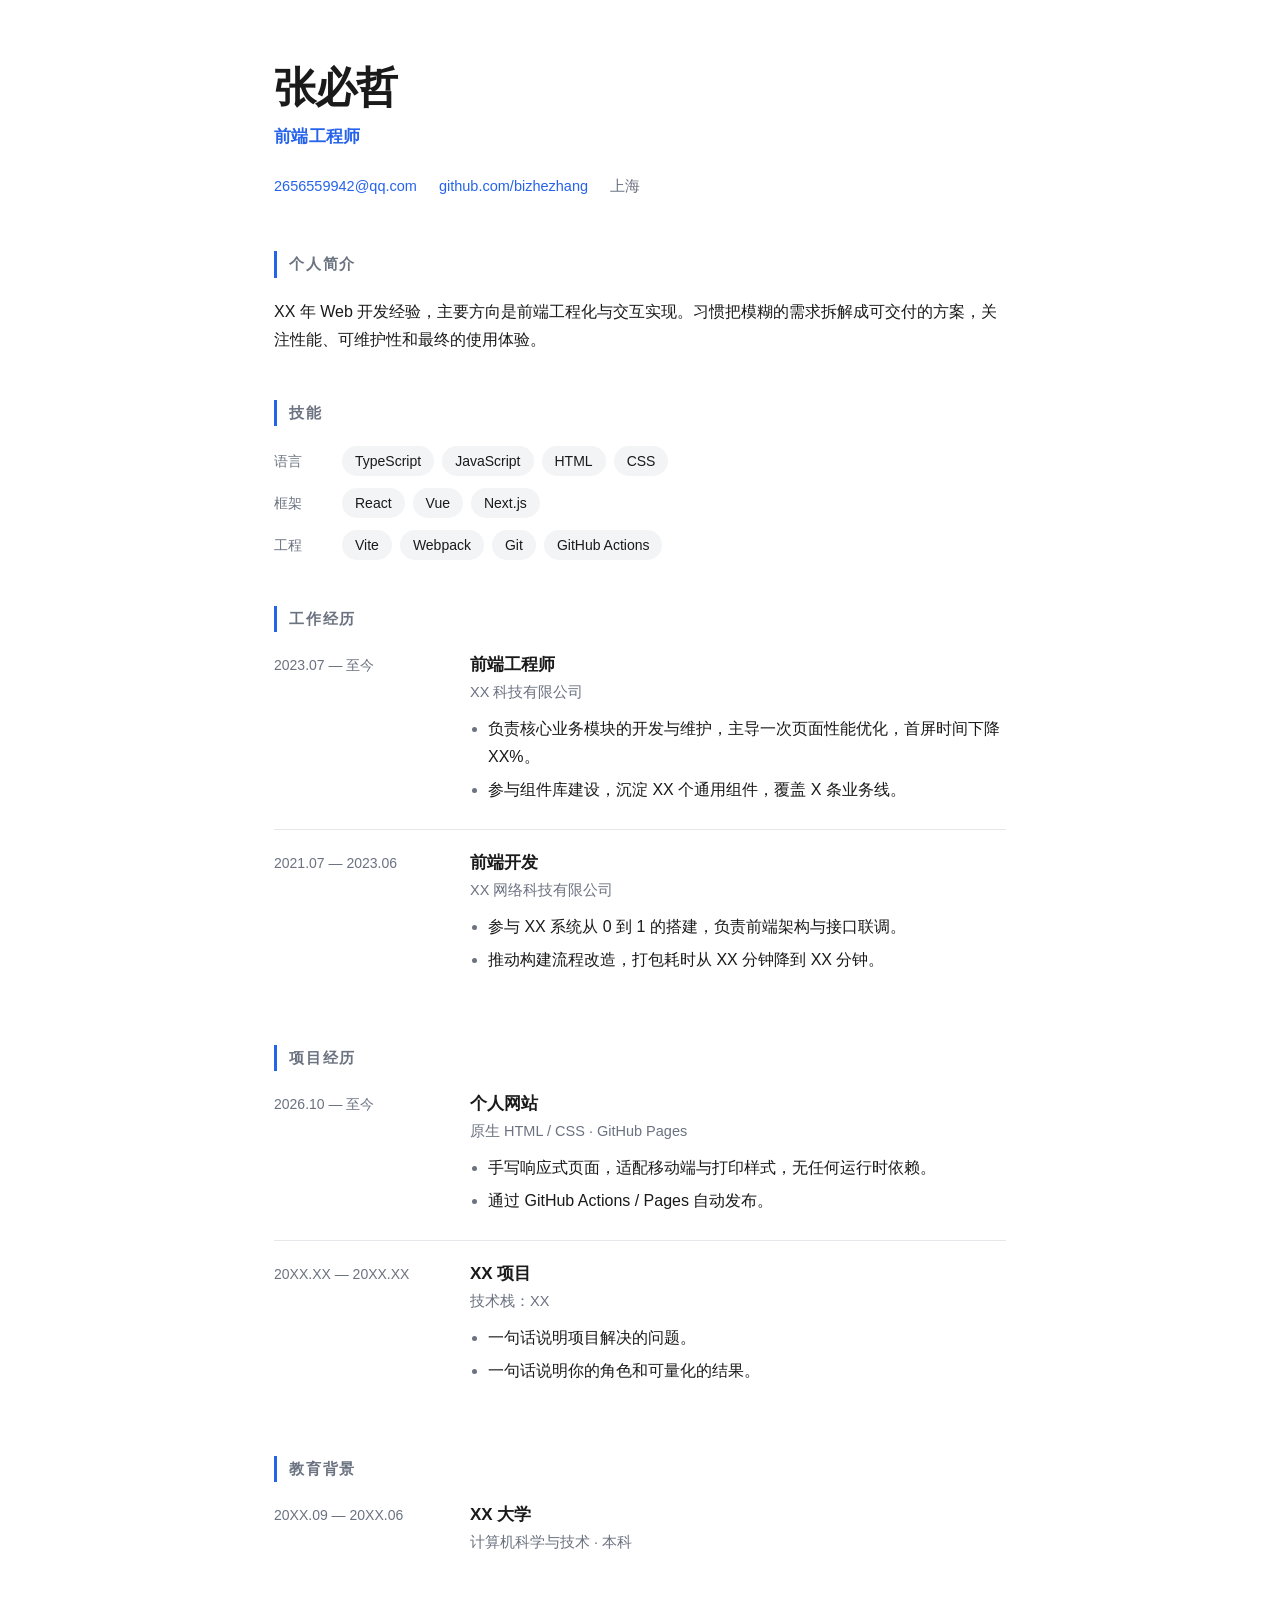
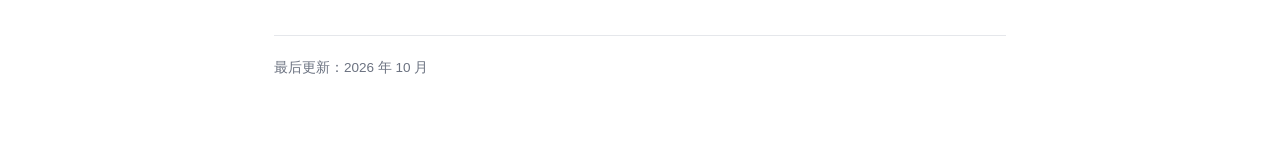
==== index.html @ fc6b1e03 "Add resume page with responsive and print styles" ====
<!DOCTYPE html>
<html lang="zh-CN">
<head>
  <meta charset="utf-8">
  <meta name="viewport" content="width=device-width, initial-scale=1">
  <title>张必哲 · 简历</title>
  <meta name="description" content="张必哲的个人简历：个人简介、技能、工作与项目经历、联系方式。">
  <link rel="icon" href="data:image/svg+xml,%3Csvg xmlns='http://www.w3.org/2000/svg' viewBox='0 0 100 100'%3E%3Crect width='100' height='100' rx='22' fill='%232563eb'/%3E%3Ctext x='50' y='70' font-size='54' text-anchor='middle' fill='white' font-family='sans-serif'%3E张%3C/text%3E%3C/svg%3E">
  <link rel="stylesheet" href="style.css">
</head>
<body>
<main class="page">

  <header class="hero">
    <h1>张必哲</h1>
    <p class="role">前端工程师</p>
    <ul class="contact">
      <li><a href="mailto:2656559942@qq.com">2656559942@qq.com</a></li>
      <li><a href="https://github.com/bizhezhang" target="_blank" rel="noopener noreferrer">github.com/bizhezhang</a></li>
      <li>上海</li>
    </ul>
  </header>

  <section>
    <h2>个人简介</h2>
    <p>XX 年 Web 开发经验，主要方向是前端工程化与交互实现。习惯把模糊的需求拆解成可交付的方案，关注性能、可维护性和最终的使用体验。</p>
  </section>

  <section>
    <h2>技能</h2>
    <div class="skill-group">
      <span class="skill-label">语言</span>
      <ul class="chips">
        <li>TypeScript</li>
        <li>JavaScript</li>
        <li>HTML</li>
        <li>CSS</li>
      </ul>
    </div>
    <div class="skill-group">
      <span class="skill-label">框架</span>
      <ul class="chips">
        <li>React</li>
        <li>Vue</li>
        <li>Next.js</li>
      </ul>
    </div>
    <div class="skill-group">
      <span class="skill-label">工程</span>
      <ul class="chips">
        <li>Vite</li>
        <li>Webpack</li>
        <li>Git</li>
        <li>GitHub Actions</li>
      </ul>
    </div>
  </section>

  <section>
    <h2>工作经历</h2>

    <article class="item">
      <p class="period">2023.07 — 至今</p>
      <div>
        <h3>前端工程师</h3>
        <p class="org">XX 科技有限公司</p>
        <ul>
          <li>负责核心业务模块的开发与维护，主导一次页面性能优化，首屏时间下降 XX%。</li>
          <li>参与组件库建设，沉淀 XX 个通用组件，覆盖 X 条业务线。</li>
        </ul>
      </div>
    </article>

    <article class="item">
      <p class="period">2021.07 — 2023.06</p>
      <div>
        <h3>前端开发</h3>
        <p class="org">XX 网络科技有限公司</p>
        <ul>
          <li>参与 XX 系统从 0 到 1 的搭建，负责前端架构与接口联调。</li>
          <li>推动构建流程改造，打包耗时从 XX 分钟降到 XX 分钟。</li>
        </ul>
      </div>
    </article>
  </section>

  <section>
    <h2>项目经历</h2>

    <article class="item">
      <p class="period">2026.10 — 至今</p>
      <div>
        <h3>个人网站</h3>
        <p class="org">原生 HTML / CSS · GitHub Pages</p>
        <ul>
          <li>手写响应式页面，适配移动端与打印样式，无任何运行时依赖。</li>
          <li>通过 GitHub Actions / Pages 自动发布。</li>
        </ul>
      </div>
    </article>

    <article class="item">
      <p class="period">20XX.XX — 20XX.XX</p>
      <div>
        <h3>XX 项目</h3>
        <p class="org">技术栈：XX</p>
        <ul>
          <li>一句话说明项目解决的问题。</li>
          <li>一句话说明你的角色和可量化的结果。</li>
        </ul>
      </div>
    </article>
  </section>

  <section>
    <h2>教育背景</h2>
    <article class="item">
      <p class="period">20XX.09 — 20XX.06</p>
      <div>
        <h3>XX 大学</h3>
        <p class="org">计算机科学与技术 · 本科</p>
      </div>
    </article>
  </section>

  <footer>
    最后更新：2026 年 10 月
  </footer>

</main>
</body>
</html>
---- style.css ----
:root {
  --bg: #ffffff;
  --fg: #1a1a1a;
  --muted: #6b7280;
  --line: #e5e7eb;
  --accent: #2563eb;
  --chip-bg: #f3f4f6;
  --max: 780px;
}

@media (prefers-color-scheme: dark) {
  :root {
    --bg: #0f1115;
    --fg: #e8e8e8;
    --muted: #9aa3af;
    --line: #262a33;
    --accent: #7aa2ff;
    --chip-bg: #1b1f27;
  }
}

* {
  box-sizing: border-box;
}

html {
  -webkit-text-size-adjust: 100%;
}

body {
  margin: 0;
  background: var(--bg);
  color: var(--fg);
  font-family: -apple-system, BlinkMacSystemFont, "Segoe UI", "PingFang SC",
    "Hiragino Sans GB", "Microsoft YaHei", sans-serif;
  font-size: 16px;
  line-height: 1.75;
  -webkit-font-smoothing: antialiased;
  text-rendering: optimizeLegibility;
}

.page {
  max-width: var(--max);
  margin: 0 auto;
  padding: 64px 24px 80px;
}

a {
  color: var(--accent);
  text-decoration: none;
  border-bottom: 1px solid transparent;
  transition: border-color 0.15s ease;
}

a:hover {
  border-bottom-color: currentColor;
}

a:focus-visible {
  outline: 2px solid var(--accent);
  outline-offset: 3px;
  border-radius: 2px;
}

/* 头部 */
.hero {
  margin-bottom: 52px;
}

.hero h1 {
  margin: 0;
  font-size: 42px;
  line-height: 1.15;
  letter-spacing: -0.02em;
  font-weight: 700;
}

.role {
  margin: 10px 0 0;
  color: var(--accent);
  font-size: 17px;
  font-weight: 600;
  letter-spacing: 0.02em;
}

.contact {
  list-style: none;
  display: flex;
  flex-wrap: wrap;
  gap: 6px 22px;
  padding: 0;
  margin: 22px 0 0;
  color: var(--muted);
  font-size: 14.5px;
}

/* 区块 */
section {
  margin-top: 46px;
}

section h2 {
  margin: 0 0 20px;
  padding-left: 12px;
  border-left: 3px solid var(--accent);
  font-size: 15px;
  font-weight: 600;
  letter-spacing: 0.12em;
  color: var(--muted);
}

section > p {
  margin: 0;
}

/* 技能 */
.skill-group {
  display: grid;
  grid-template-columns: 56px 1fr;
  align-items: start;
  gap: 12px;
  margin-bottom: 12px;
}

.skill-group:last-child {
  margin-bottom: 0;
}

.skill-label {
  color: var(--muted);
  font-size: 14px;
  line-height: 30px;
}

.chips {
  list-style: none;
  display: flex;
  flex-wrap: wrap;
  gap: 8px;
  padding: 0;
  margin: 0;
}

.chips li {
  background: var(--chip-bg);
  border-radius: 999px;
  padding: 3px 13px;
  font-size: 14px;
  line-height: 24px;
  color: var(--fg);
}

/* 条目 */
.item {
  display: grid;
  grid-template-columns: 168px 1fr;
  gap: 4px 28px;
  padding: 20px 0;
  border-top: 1px solid var(--line);
}

.item:first-of-type {
  border-top: none;
  padding-top: 0;
}

.period {
  margin: 0;
  color: var(--muted);
  font-size: 14px;
  font-variant-numeric: tabular-nums;
  line-height: 1.9;
}

.item h3 {
  margin: 0;
  font-size: 17px;
  font-weight: 600;
  line-height: 1.5;
}

.item .org {
  margin: 2px 0 0;
  color: var(--muted);
  font-size: 14.5px;
}

.item ul {
  margin: 10px 0 0;
  padding-left: 18px;
}

.item li {
  margin: 5px 0;
}

.item li::marker {
  color: var(--muted);
}

/* 页脚 */
footer {
  margin-top: 60px;
  padding-top: 20px;
  border-top: 1px solid var(--line);
  color: var(--muted);
  font-size: 13.5px;
}

/* 移动端 */
@media (max-width: 640px) {
  .page {
    padding: 40px 18px 60px;
  }

  .hero h1 {
    font-size: 32px;
  }

  .item {
    grid-template-columns: 1fr;
    gap: 2px;
  }

  .period {
    font-size: 13px;
    line-height: 1.6;
  }

  section {
    margin-top: 38px;
  }
}

/* 打印 / 导出 PDF */
@media print {
  :root {
    --bg: #ffffff;
    --fg: #000000;
    --muted: #444444;
    --line: #cccccc;
    --accent: #000000;
    --chip-bg: #f2f2f2;
  }

  .page {
    max-width: none;
    padding: 0;
  }

  body {
    font-size: 11.5pt;
    line-height: 1.6;
  }

  .hero {
    margin-bottom: 28px;
  }

  .hero h1 {
    font-size: 26pt;
  }

  section {
    margin-top: 22px;
  }

  .item {
    break-inside: avoid;
    page-break-inside: avoid;
  }

  a {
    color: #000;
  }
}
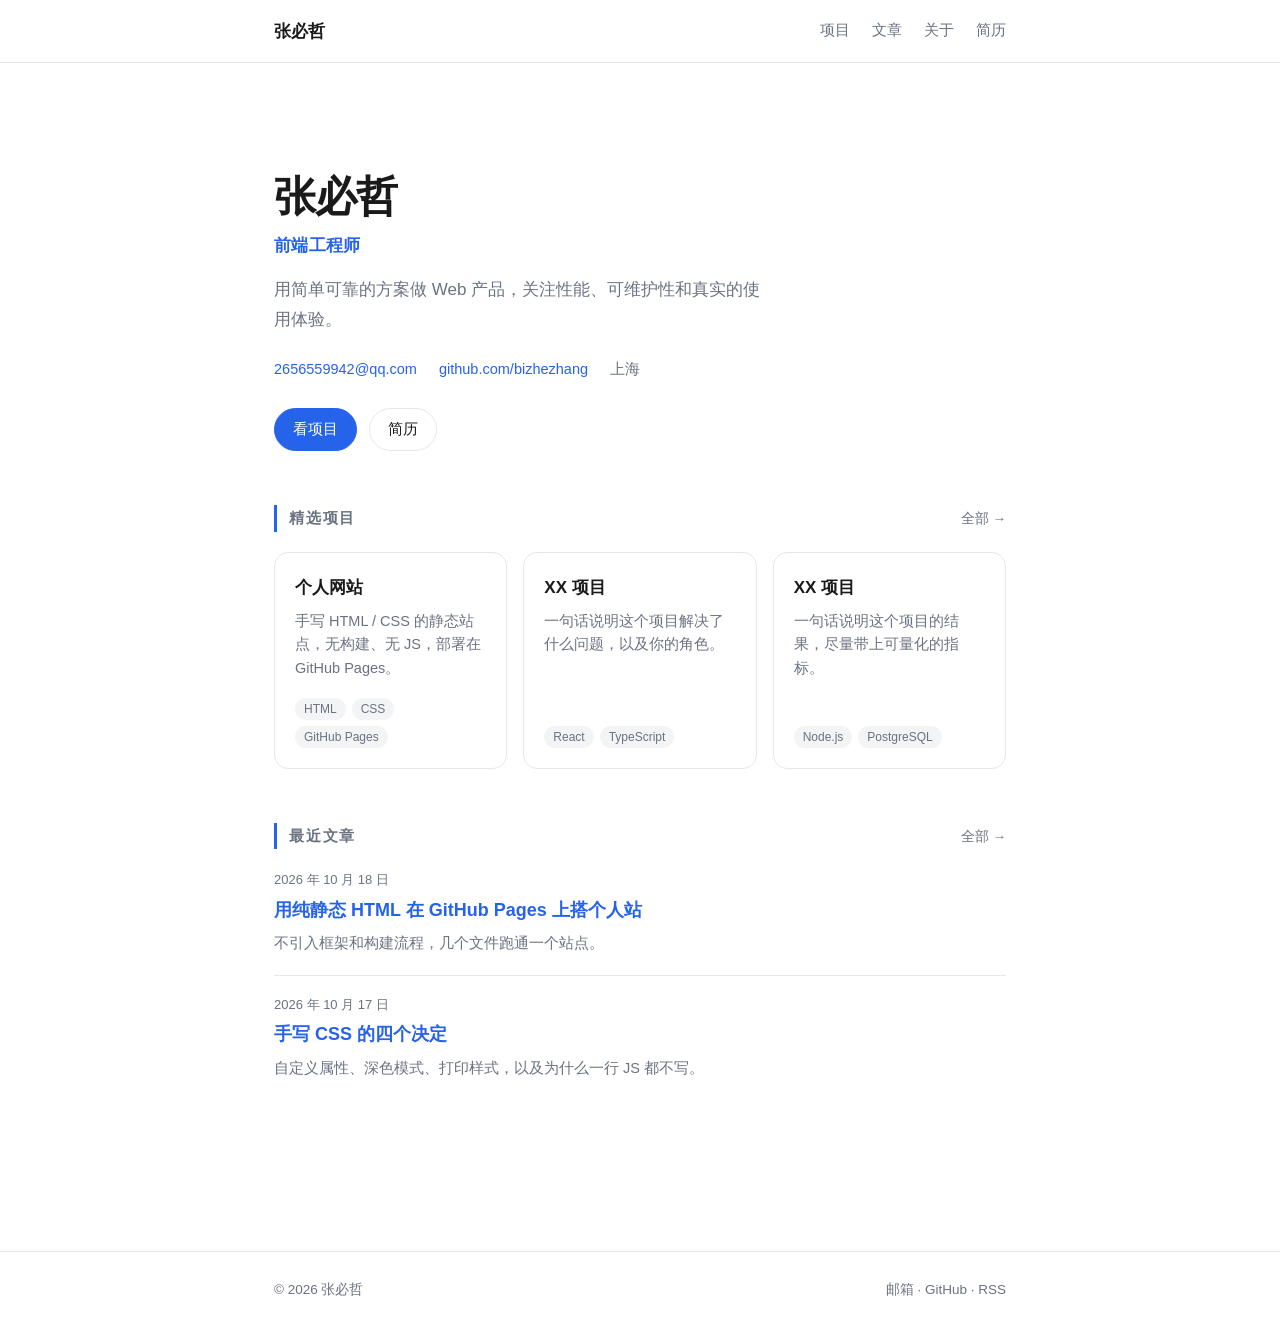
==== commit 6f36c18f: "Restructure into multi-page skeleton: projects, blog, about, 404, RSS, sitemap" ====
--- a/index.html
+++ b/index.html
@@ -3,130 +3,116 @@
 <head>
   <meta charset="utf-8">
   <meta name="viewport" content="width=device-width, initial-scale=1">
-  <title>张必哲 · 简历</title>
-  <meta name="description" content="张必哲的个人简历：个人简介、技能、工作与项目经历、联系方式。">
+  <title>张必哲 · 前端工程师</title>
+  <meta name="description" content="张必哲的个人网站：项目、文章与简历。">
+  <link rel="canonical" href="https://bizhezhang.github.io/">
+  <meta property="og:type" content="website">
+  <meta property="og:site_name" content="张必哲">
+  <meta property="og:title" content="张必哲 · 前端工程师">
+  <meta property="og:description" content="张必哲的个人网站：项目、文章与简历。">
+  <meta property="og:url" content="https://bizhezhang.github.io/">
+  <meta name="twitter:card" content="summary">
   <link rel="icon" href="data:image/svg+xml,%3Csvg xmlns='http://www.w3.org/2000/svg' viewBox='0 0 100 100'%3E%3Crect width='100' height='100' rx='22' fill='%232563eb'/%3E%3Ctext x='50' y='70' font-size='54' text-anchor='middle' fill='white' font-family='sans-serif'%3E张%3C/text%3E%3C/svg%3E">
-  <link rel="stylesheet" href="style.css">
+  <link rel="alternate" type="application/rss+xml" title="张必哲" href="/feed.xml">
+  <link rel="stylesheet" href="/style.css">
+  <script type="application/ld+json">
+  {
+    "@context": "https://schema.org",
+    "@type": "Person",
+    "name": "张必哲",
+    "url": "https://bizhezhang.github.io/",
+    "jobTitle": "前端工程师",
+    "email": "mailto:2656559942@qq.com",
+    "sameAs": ["https://github.com/bizhezhang"]
+  }
+  </script>
 </head>
 <body>
+
+<header class="site-header">
+  <div class="wrap">
+    <a class="brand" href="/">张必哲</a>
+    <nav class="site-nav" aria-label="主导航">
+      <a href="/projects/">项目</a>
+      <a href="/blog/">文章</a>
+      <a href="/about/">关于</a>
+      <a href="/resume/">简历</a>
+    </nav>
+  </div>
+</header>
+
 <main class="page">
 
-  <header class="hero">
+  <section class="hero">
     <h1>张必哲</h1>
     <p class="role">前端工程师</p>
+    <p class="lede">用简单可靠的方案做 Web 产品，关注性能、可维护性和真实的使用体验。</p>
     <ul class="contact">
       <li><a href="mailto:2656559942@qq.com">2656559942@qq.com</a></li>
       <li><a href="https://github.com/bizhezhang" target="_blank" rel="noopener noreferrer">github.com/bizhezhang</a></li>
       <li>上海</li>
     </ul>
-  </header>
-
-  <section>
-    <h2>个人简介</h2>
-    <p>XX 年 Web 开发经验，主要方向是前端工程化与交互实现。习惯把模糊的需求拆解成可交付的方案，关注性能、可维护性和最终的使用体验。</p>
-  </section>
-
-  <section>
-    <h2>技能</h2>
-    <div class="skill-group">
-      <span class="skill-label">语言</span>
-      <ul class="chips">
-        <li>TypeScript</li>
-        <li>JavaScript</li>
-        <li>HTML</li>
-        <li>CSS</li>
-      </ul>
-    </div>
-    <div class="skill-group">
-      <span class="skill-label">框架</span>
-      <ul class="chips">
-        <li>React</li>
-        <li>Vue</li>
-        <li>Next.js</li>
-      </ul>
-    </div>
-    <div class="skill-group">
-      <span class="skill-label">工程</span>
-      <ul class="chips">
-        <li>Vite</li>
-        <li>Webpack</li>
-        <li>Git</li>
-        <li>GitHub Actions</li>
-      </ul>
+    <div class="actions">
+      <a class="btn btn-primary" href="/projects/">看项目</a>
+      <a class="btn" href="/resume/">简历</a>
     </div>
   </section>
 
-  <section>
-    <h2>工作经历</h2>
-
-    <article class="item">
-      <p class="period">2023.07 — 至今</p>
-      <div>
-        <h3>前端工程师</h3>
-        <p class="org">XX 科技有限公司</p>
-        <ul>
-          <li>负责核心业务模块的开发与维护，主导一次页面性能优化，首屏时间下降 XX%。</li>
-          <li>参与组件库建设，沉淀 XX 个通用组件，覆盖 X 条业务线。</li>
-        </ul>
-      </div>
-    </article>
-
-    <article class="item">
-      <p class="period">2021.07 — 2023.06</p>
-      <div>
-        <h3>前端开发</h3>
-        <p class="org">XX 网络科技有限公司</p>
-        <ul>
-          <li>参与 XX 系统从 0 到 1 的搭建，负责前端架构与接口联调。</li>
-          <li>推动构建流程改造，打包耗时从 XX 分钟降到 XX 分钟。</li>
-        </ul>
-      </div>
-    </article>
+  <section class="block">
+    <div class="block-head">
+      <h2>精选项目</h2>
+      <a href="/projects/">全部 →</a>
+    </div>
+    <div class="cards">
+      <a class="card" href="/projects/personal-site.html">
+        <h3>个人网站</h3>
+        <p>手写 HTML / CSS 的静态站点，无构建、无 JS，部署在 GitHub Pages。</p>
+        <div class="tags"><span class="tag">HTML</span><span class="tag">CSS</span><span class="tag">GitHub Pages</span></div>
+      </a>
+      <a class="card" href="/projects/">
+        <h3>XX 项目</h3>
+        <p>一句话说明这个项目解决了什么问题，以及你的角色。</p>
+        <div class="tags"><span class="tag">React</span><span class="tag">TypeScript</span></div>
+      </a>
+      <a class="card" href="/projects/">
+        <h3>XX 项目</h3>
+        <p>一句话说明这个项目的结果，尽量带上可量化的指标。</p>
+        <div class="tags"><span class="tag">Node.js</span><span class="tag">PostgreSQL</span></div>
+      </a>
+    </div>
   </section>
 
-  <section>
-    <h2>项目经历</h2>
-
-    <article class="item">
-      <p class="period">2026.10 — 至今</p>
-      <div>
-        <h3>个人网站</h3>
-        <p class="org">原生 HTML / CSS · GitHub Pages</p>
-        <ul>
-          <li>手写响应式页面，适配移动端与打印样式，无任何运行时依赖。</li>
-          <li>通过 GitHub Actions / Pages 自动发布。</li>
-        </ul>
-      </div>
-    </article>
-
-    <article class="item">
-      <p class="period">20XX.XX — 20XX.XX</p>
-      <div>
-        <h3>XX 项目</h3>
-        <p class="org">技术栈：XX</p>
-        <ul>
-          <li>一句话说明项目解决的问题。</li>
-          <li>一句话说明你的角色和可量化的结果。</li>
-        </ul>
-      </div>
-    </article>
+  <section class="block">
+    <div class="block-head">
+      <h2>最近文章</h2>
+      <a href="/blog/">全部 →</a>
+    </div>
+    <ul class="post-list">
+      <li>
+        <time datetime="2026-10-18">2026 年 10 月 18 日</time>
+        <h3><a href="/blog/static-site-on-github-pages.html">用纯静态 HTML 在 GitHub Pages 上搭个人站</a></h3>
+        <p>不引入框架和构建流程，几个文件跑通一个站点。</p>
+      </li>
+      <li>
+        <time datetime="2026-10-17">2026 年 10 月 17 日</time>
+        <h3><a href="/blog/css-without-framework.html">手写 CSS 的四个决定</a></h3>
+        <p>自定义属性、深色模式、打印样式，以及为什么一行 JS 都不写。</p>
+      </li>
+    </ul>
   </section>
 
-  <section>
-    <h2>教育背景</h2>
-    <article class="item">
-      <p class="period">20XX.09 — 20XX.06</p>
-      <div>
-        <h3>XX 大学</h3>
-        <p class="org">计算机科学与技术 · 本科</p>
-      </div>
-    </article>
-  </section>
+</main>
 
-  <footer>
-    最后更新：2026 年 10 月
-  </footer>
+<footer class="site-footer">
+  <div class="wrap">
+    <span>© 2026 张必哲</span>
+    <span>
+      <a href="mailto:2656559942@qq.com">邮箱</a> ·
+      <a href="https://github.com/bizhezhang">GitHub</a> ·
+      <a href="/feed.xml">RSS</a>
+    </span>
+  </div>
+</footer>
 
-</main>
 </body>
 </html>
--- a/style.css
+++ b/style.css
@@ -273,4 +273,353 @@
   a {
     color: #000;
   }
-}
+
+  .site-header,
+  .site-footer {
+    display: none;
+  }
+}
+
+/* ===== 站点导航与页脚 ===== */
+.wrap {
+  max-width: var(--max);
+  margin: 0 auto;
+  padding-left: 24px;
+  padding-right: 24px;
+}
+
+.site-header {
+  position: sticky;
+  top: 0;
+  z-index: 20;
+  background: var(--bg);
+  border-bottom: 1px solid var(--line);
+}
+
+.site-header .wrap {
+  display: flex;
+  align-items: center;
+  justify-content: space-between;
+  gap: 24px;
+  height: 62px;
+}
+
+.brand {
+  font-weight: 700;
+  font-size: 16.5px;
+  color: var(--fg);
+  border-bottom: 0;
+  letter-spacing: 0.01em;
+}
+
+.site-nav {
+  display: flex;
+  gap: 22px;
+  font-size: 14.5px;
+}
+
+.site-nav a {
+  color: var(--muted);
+  border-bottom: 0;
+}
+
+.site-nav a:hover,
+.site-nav a[aria-current="page"] {
+  color: var(--fg);
+}
+
+.site-footer {
+  margin-top: 72px;
+  padding: 26px 0;
+  border-top: 1px solid var(--line);
+  color: var(--muted);
+  font-size: 13.5px;
+}
+
+.site-footer .wrap {
+  display: flex;
+  flex-wrap: wrap;
+  gap: 8px 20px;
+  justify-content: space-between;
+}
+
+.site-footer a {
+  color: var(--muted);
+  border-bottom: 0;
+}
+
+.site-footer a:hover {
+  color: var(--accent);
+}
+
+/* ===== 首页 ===== */
+.lede {
+  margin: 14px 0 0;
+  font-size: 17px;
+  color: var(--muted);
+  max-width: 52ch;
+}
+
+.actions {
+  display: flex;
+  flex-wrap: wrap;
+  gap: 12px;
+  margin-top: 26px;
+}
+
+.btn {
+  display: inline-block;
+  padding: 8px 18px;
+  border: 1px solid var(--line);
+  border-radius: 999px;
+  font-size: 14.5px;
+  color: var(--fg);
+  border-bottom-width: 1px;
+}
+
+.btn:hover {
+  border-color: var(--accent);
+  color: var(--accent);
+}
+
+.btn-primary {
+  background: var(--accent);
+  border-color: var(--accent);
+  color: #fff;
+}
+
+.btn-primary:hover {
+  color: #fff;
+  opacity: 0.92;
+}
+
+.block {
+  margin-top: 54px;
+}
+
+.block-head {
+  display: flex;
+  align-items: baseline;
+  justify-content: space-between;
+  gap: 16px;
+  margin-bottom: 20px;
+}
+
+.block-head h2 {
+  margin: 0;
+  padding-left: 12px;
+  border-left: 3px solid var(--accent);
+  font-size: 15px;
+  font-weight: 600;
+  letter-spacing: 0.12em;
+  color: var(--muted);
+}
+
+.block-head a {
+  font-size: 13.5px;
+  color: var(--muted);
+  border-bottom: 0;
+}
+
+.block-head a:hover {
+  color: var(--accent);
+}
+
+/* ===== 卡片 ===== */
+.cards {
+  display: grid;
+  grid-template-columns: repeat(auto-fill, minmax(210px, 1fr));
+  gap: 16px;
+}
+
+.card {
+  display: flex;
+  flex-direction: column;
+  gap: 8px;
+  padding: 20px;
+  border: 1px solid var(--line);
+  border-radius: 14px;
+  color: inherit;
+  transition: border-color 0.15s ease, transform 0.15s ease;
+}
+
+.card:hover {
+  border-color: var(--accent);
+  transform: translateY(-2px);
+}
+
+.card h3 {
+  margin: 0;
+  font-size: 17px;
+  font-weight: 600;
+}
+
+.card p {
+  margin: 0;
+  color: var(--muted);
+  font-size: 14.5px;
+  line-height: 1.6;
+}
+
+.card .tags {
+  display: flex;
+  flex-wrap: wrap;
+  gap: 6px;
+  margin-top: auto;
+  padding-top: 10px;
+}
+
+.tag {
+  font-size: 12px;
+  line-height: 20px;
+  padding: 1px 9px;
+  border-radius: 999px;
+  background: var(--chip-bg);
+  color: var(--muted);
+}
+
+/* ===== 文章列表 ===== */
+.post-list {
+  list-style: none;
+  margin: 0;
+  padding: 0;
+}
+
+.post-list li {
+  padding: 18px 0;
+  border-top: 1px solid var(--line);
+}
+
+.post-list li:first-child {
+  border-top: 0;
+  padding-top: 0;
+}
+
+.post-list time {
+  display: block;
+  color: var(--muted);
+  font-size: 13px;
+  font-variant-numeric: tabular-nums;
+}
+
+.post-list h3 {
+  margin: 3px 0 5px;
+  font-size: 18px;
+  font-weight: 600;
+}
+
+.post-list h3 a {
+  border-bottom: 0;
+}
+
+.post-list p {
+  margin: 0;
+  color: var(--muted);
+  font-size: 14.5px;
+}
+
+/* ===== 正文 ===== */
+.article h1 {
+  font-size: 34px;
+  line-height: 1.25;
+  margin: 0 0 10px;
+  letter-spacing: -0.015em;
+}
+
+.article .meta {
+  color: var(--muted);
+  font-size: 14px;
+  margin: 0 0 34px;
+}
+
+.article h2 {
+  margin: 38px 0 12px;
+  padding: 0;
+  border: 0;
+  font-size: 21px;
+  font-weight: 600;
+  letter-spacing: 0;
+  color: var(--fg);
+}
+
+.article h3 {
+  margin: 26px 0 10px;
+  font-size: 17px;
+}
+
+.article p {
+  margin: 0 0 16px;
+}
+
+.article ul,
+.article ol {
+  margin: 0 0 16px;
+  padding-left: 22px;
+}
+
+.article li {
+  margin: 5px 0;
+}
+
+.article code {
+  font-family: ui-monospace, SFMono-Regular, Menlo, Consolas, monospace;
+  font-size: 0.9em;
+  background: var(--chip-bg);
+  padding: 2px 6px;
+  border-radius: 5px;
+}
+
+.article pre {
+  margin: 0 0 18px;
+  padding: 16px 18px;
+  background: var(--chip-bg);
+  border-radius: 12px;
+  overflow-x: auto;
+  line-height: 1.55;
+}
+
+.article pre code {
+  background: none;
+  padding: 0;
+  font-size: 13.5px;
+}
+
+.article blockquote {
+  margin: 0 0 18px;
+  padding: 2px 0 2px 16px;
+  border-left: 3px solid var(--line);
+  color: var(--muted);
+}
+
+.article hr {
+  margin: 32px 0;
+  border: 0;
+  border-top: 1px solid var(--line);
+}
+
+/* ===== 其他 ===== */
+.note {
+  margin: 0;
+  color: var(--muted);
+  font-size: 14px;
+  line-height: 1.7;
+}
+
+@media (max-width: 640px) {
+  .site-header .wrap {
+    height: 56px;
+  }
+
+  .site-nav {
+    gap: 16px;
+    font-size: 14px;
+  }
+
+  .article h1 {
+    font-size: 27px;
+  }
+
+  .block {
+    margin-top: 42px;
+  }
+}
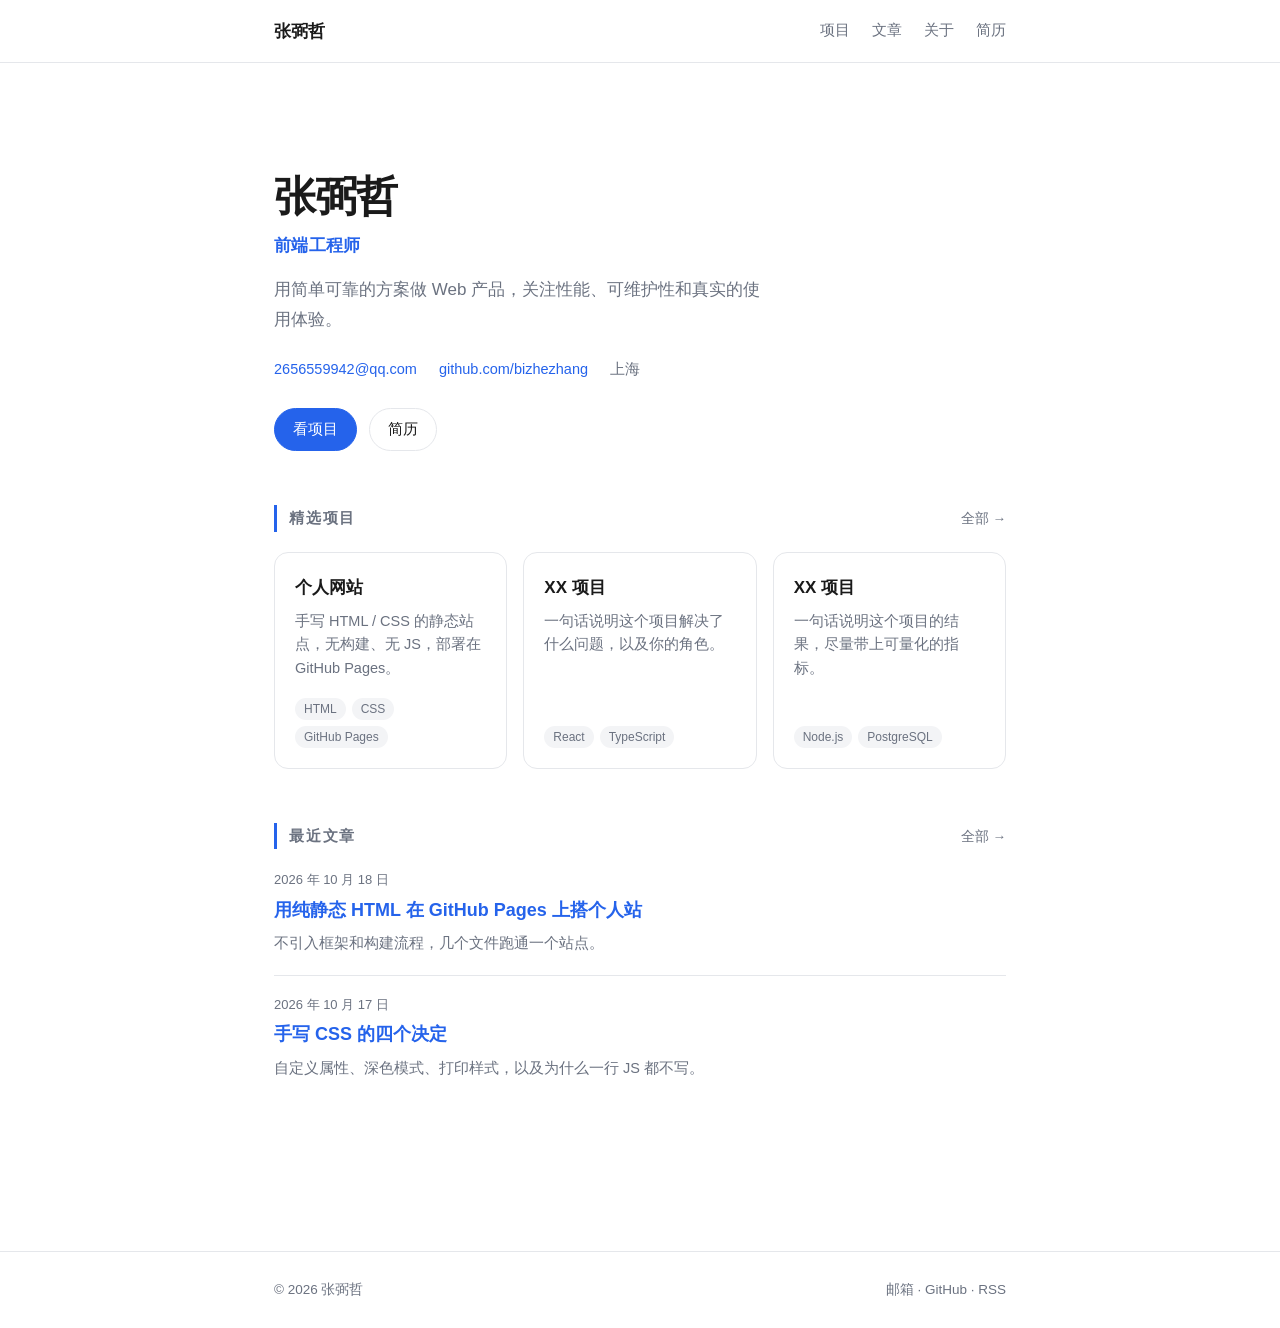
==== commit c1d56627: "Correct name to 张弼哲 across all pages" ====
--- a/index.html
+++ b/index.html
@@ -3,23 +3,23 @@
 <head>
   <meta charset="utf-8">
   <meta name="viewport" content="width=device-width, initial-scale=1">
-  <title>张必哲 · 前端工程师</title>
-  <meta name="description" content="张必哲的个人网站：项目、文章与简历。">
+  <title>张弼哲 · 前端工程师</title>
+  <meta name="description" content="张弼哲的个人网站：项目、文章与简历。">
   <link rel="canonical" href="https://bizhezhang.github.io/">
   <meta property="og:type" content="website">
-  <meta property="og:site_name" content="张必哲">
-  <meta property="og:title" content="张必哲 · 前端工程师">
-  <meta property="og:description" content="张必哲的个人网站：项目、文章与简历。">
+  <meta property="og:site_name" content="张弼哲">
+  <meta property="og:title" content="张弼哲 · 前端工程师">
+  <meta property="og:description" content="张弼哲的个人网站：项目、文章与简历。">
   <meta property="og:url" content="https://bizhezhang.github.io/">
   <meta name="twitter:card" content="summary">
   <link rel="icon" href="data:image/svg+xml,%3Csvg xmlns='http://www.w3.org/2000/svg' viewBox='0 0 100 100'%3E%3Crect width='100' height='100' rx='22' fill='%232563eb'/%3E%3Ctext x='50' y='70' font-size='54' text-anchor='middle' fill='white' font-family='sans-serif'%3E张%3C/text%3E%3C/svg%3E">
-  <link rel="alternate" type="application/rss+xml" title="张必哲" href="/feed.xml">
+  <link rel="alternate" type="application/rss+xml" title="张弼哲" href="/feed.xml">
   <link rel="stylesheet" href="/style.css">
   <script type="application/ld+json">
   {
     "@context": "https://schema.org",
     "@type": "Person",
-    "name": "张必哲",
+    "name": "张弼哲",
     "url": "https://bizhezhang.github.io/",
     "jobTitle": "前端工程师",
     "email": "mailto:2656559942@qq.com",
@@ -31,7 +31,7 @@
 
 <header class="site-header">
   <div class="wrap">
-    <a class="brand" href="/">张必哲</a>
+    <a class="brand" href="/">张弼哲</a>
     <nav class="site-nav" aria-label="主导航">
       <a href="/projects/">项目</a>
       <a href="/blog/">文章</a>
@@ -44,7 +44,7 @@
 <main class="page">
 
   <section class="hero">
-    <h1>张必哲</h1>
+    <h1>张弼哲</h1>
     <p class="role">前端工程师</p>
     <p class="lede">用简单可靠的方案做 Web 产品，关注性能、可维护性和真实的使用体验。</p>
     <ul class="contact">
@@ -105,7 +105,7 @@
 
 <footer class="site-footer">
   <div class="wrap">
-    <span>© 2026 张必哲</span>
+    <span>© 2026 张弼哲</span>
     <span>
       <a href="mailto:2656559942@qq.com">邮箱</a> ·
       <a href="https://github.com/bizhezhang">GitHub</a> ·
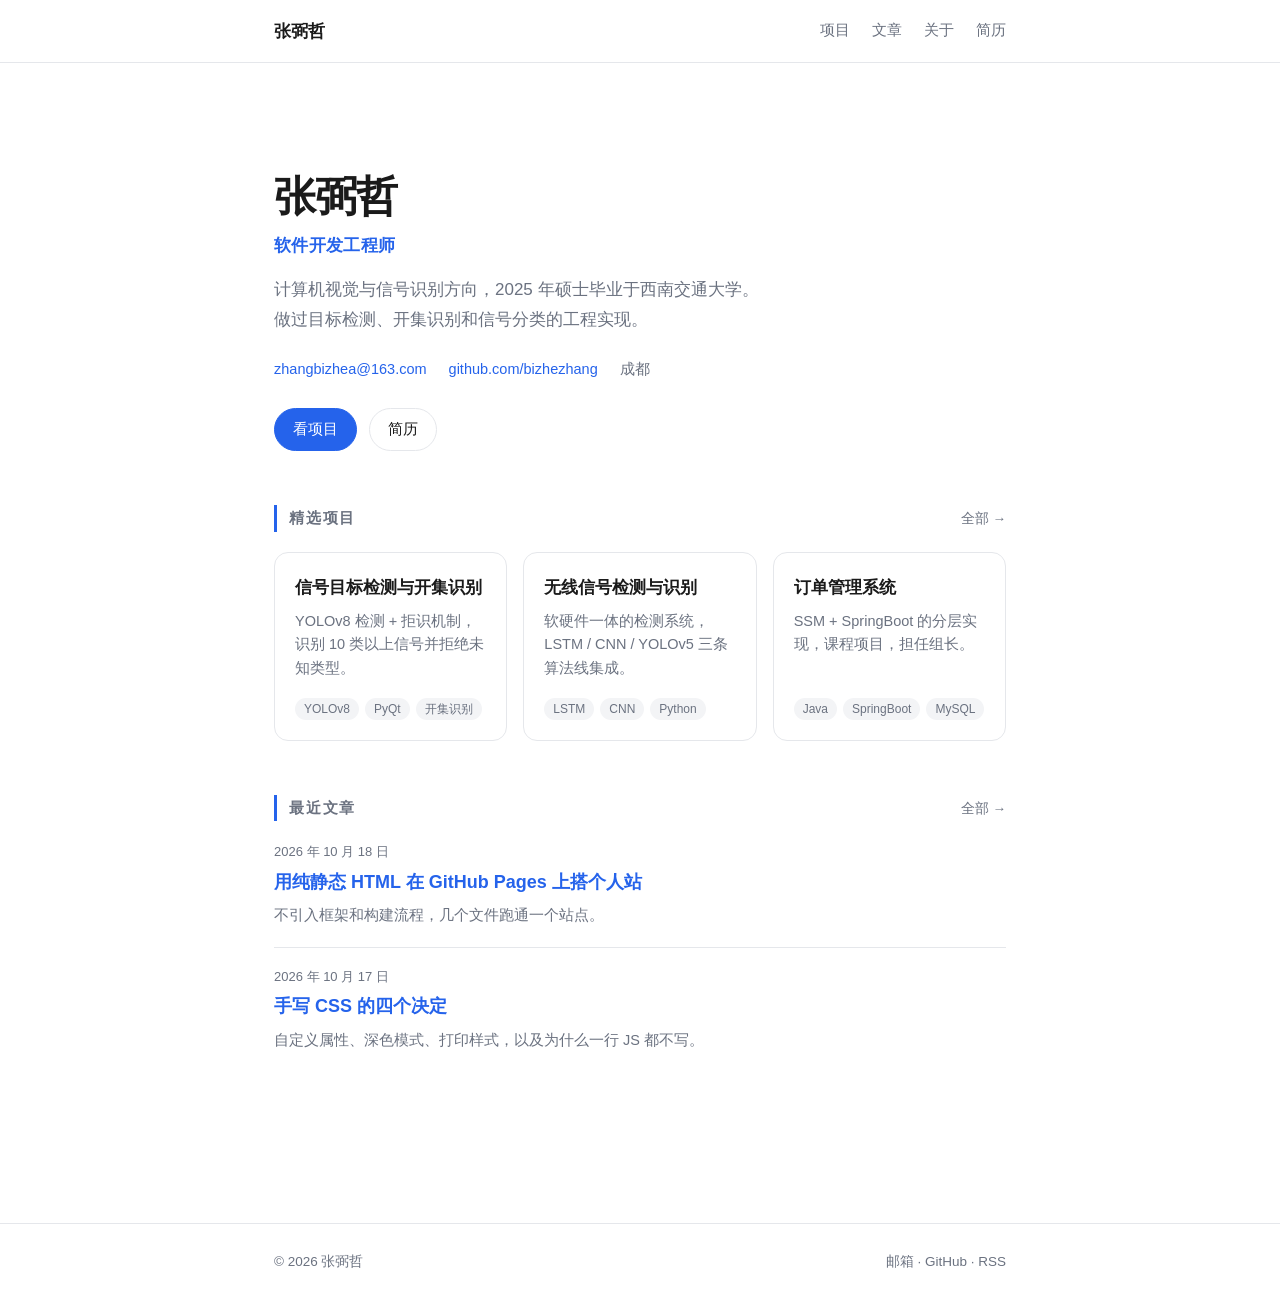
==== commit fa775b05: "Fill site with real resume content: education, projects, awards, skills" ====
--- a/index.html
+++ b/index.html
@@ -3,13 +3,13 @@
 <head>
   <meta charset="utf-8">
   <meta name="viewport" content="width=device-width, initial-scale=1">
-  <title>张弼哲 · 前端工程师</title>
-  <meta name="description" content="张弼哲的个人网站：项目、文章与简历。">
+  <title>张弼哲 · 软件开发工程师</title>
+  <meta name="description" content="张弼哲的个人网站：计算机视觉与信号识别方向的项目、文章与简历。">
   <link rel="canonical" href="https://bizhezhang.github.io/">
   <meta property="og:type" content="website">
   <meta property="og:site_name" content="张弼哲">
-  <meta property="og:title" content="张弼哲 · 前端工程师">
-  <meta property="og:description" content="张弼哲的个人网站：项目、文章与简历。">
+  <meta property="og:title" content="张弼哲 · 软件开发工程师">
+  <meta property="og:description" content="张弼哲的个人网站：计算机视觉与信号识别方向的项目、文章与简历。">
   <meta property="og:url" content="https://bizhezhang.github.io/">
   <meta name="twitter:card" content="summary">
   <link rel="icon" href="data:image/svg+xml,%3Csvg xmlns='http://www.w3.org/2000/svg' viewBox='0 0 100 100'%3E%3Crect width='100' height='100' rx='22' fill='%232563eb'/%3E%3Ctext x='50' y='70' font-size='54' text-anchor='middle' fill='white' font-family='sans-serif'%3E张%3C/text%3E%3C/svg%3E">
@@ -21,8 +21,9 @@
     "@type": "Person",
     "name": "张弼哲",
     "url": "https://bizhezhang.github.io/",
-    "jobTitle": "前端工程师",
-    "email": "mailto:2656559942@qq.com",
+    "jobTitle": "软件开发工程师",
+    "email": "mailto:zhangbizhea@163.com",
+    "alumniOf": ["西南交通大学", "成都信息工程大学"],
     "sameAs": ["https://github.com/bizhezhang"]
   }
   </script>
@@ -45,12 +46,12 @@
 
   <section class="hero">
     <h1>张弼哲</h1>
-    <p class="role">前端工程师</p>
-    <p class="lede">用简单可靠的方案做 Web 产品，关注性能、可维护性和真实的使用体验。</p>
+    <p class="role">软件开发工程师</p>
+    <p class="lede">计算机视觉与信号识别方向，2025 年硕士毕业于西南交通大学。做过目标检测、开集识别和信号分类的工程实现。</p>
     <ul class="contact">
-      <li><a href="mailto:2656559942@qq.com">2656559942@qq.com</a></li>
+      <li><a href="mailto:zhangbizhea@163.com">zhangbizhea@163.com</a></li>
       <li><a href="https://github.com/bizhezhang" target="_blank" rel="noopener noreferrer">github.com/bizhezhang</a></li>
-      <li>上海</li>
+      <li>成都</li>
     </ul>
     <div class="actions">
       <a class="btn btn-primary" href="/projects/">看项目</a>
@@ -64,20 +65,20 @@
       <a href="/projects/">全部 →</a>
     </div>
     <div class="cards">
-      <a class="card" href="/projects/personal-site.html">
-        <h3>个人网站</h3>
-        <p>手写 HTML / CSS 的静态站点，无构建、无 JS，部署在 GitHub Pages。</p>
-        <div class="tags"><span class="tag">HTML</span><span class="tag">CSS</span><span class="tag">GitHub Pages</span></div>
+      <a class="card" href="/projects/signal-detection.html">
+        <h3>信号目标检测与开集识别</h3>
+        <p>YOLOv8 检测 + 拒识机制，识别 10 类以上信号并拒绝未知类型。</p>
+        <div class="tags"><span class="tag">YOLOv8</span><span class="tag">PyQt</span><span class="tag">开集识别</span></div>
       </a>
-      <a class="card" href="/projects/">
-        <h3>XX 项目</h3>
-        <p>一句话说明这个项目解决了什么问题，以及你的角色。</p>
-        <div class="tags"><span class="tag">React</span><span class="tag">TypeScript</span></div>
+      <a class="card" href="/projects/wireless-signal.html">
+        <h3>无线信号检测与识别</h3>
+        <p>软硬件一体的检测系统，LSTM / CNN / YOLOv5 三条算法线集成。</p>
+        <div class="tags"><span class="tag">LSTM</span><span class="tag">CNN</span><span class="tag">Python</span></div>
       </a>
-      <a class="card" href="/projects/">
-        <h3>XX 项目</h3>
-        <p>一句话说明这个项目的结果，尽量带上可量化的指标。</p>
-        <div class="tags"><span class="tag">Node.js</span><span class="tag">PostgreSQL</span></div>
+      <a class="card" href="/projects/order-system.html">
+        <h3>订单管理系统</h3>
+        <p>SSM + SpringBoot 的分层实现，课程项目，担任组长。</p>
+        <div class="tags"><span class="tag">Java</span><span class="tag">SpringBoot</span><span class="tag">MySQL</span></div>
       </a>
     </div>
   </section>
@@ -107,7 +108,7 @@
   <div class="wrap">
     <span>© 2026 张弼哲</span>
     <span>
-      <a href="mailto:2656559942@qq.com">邮箱</a> ·
+      <a href="mailto:zhangbizhea@163.com">邮箱</a> ·
       <a href="https://github.com/bizhezhang">GitHub</a> ·
       <a href="/feed.xml">RSS</a>
     </span>
